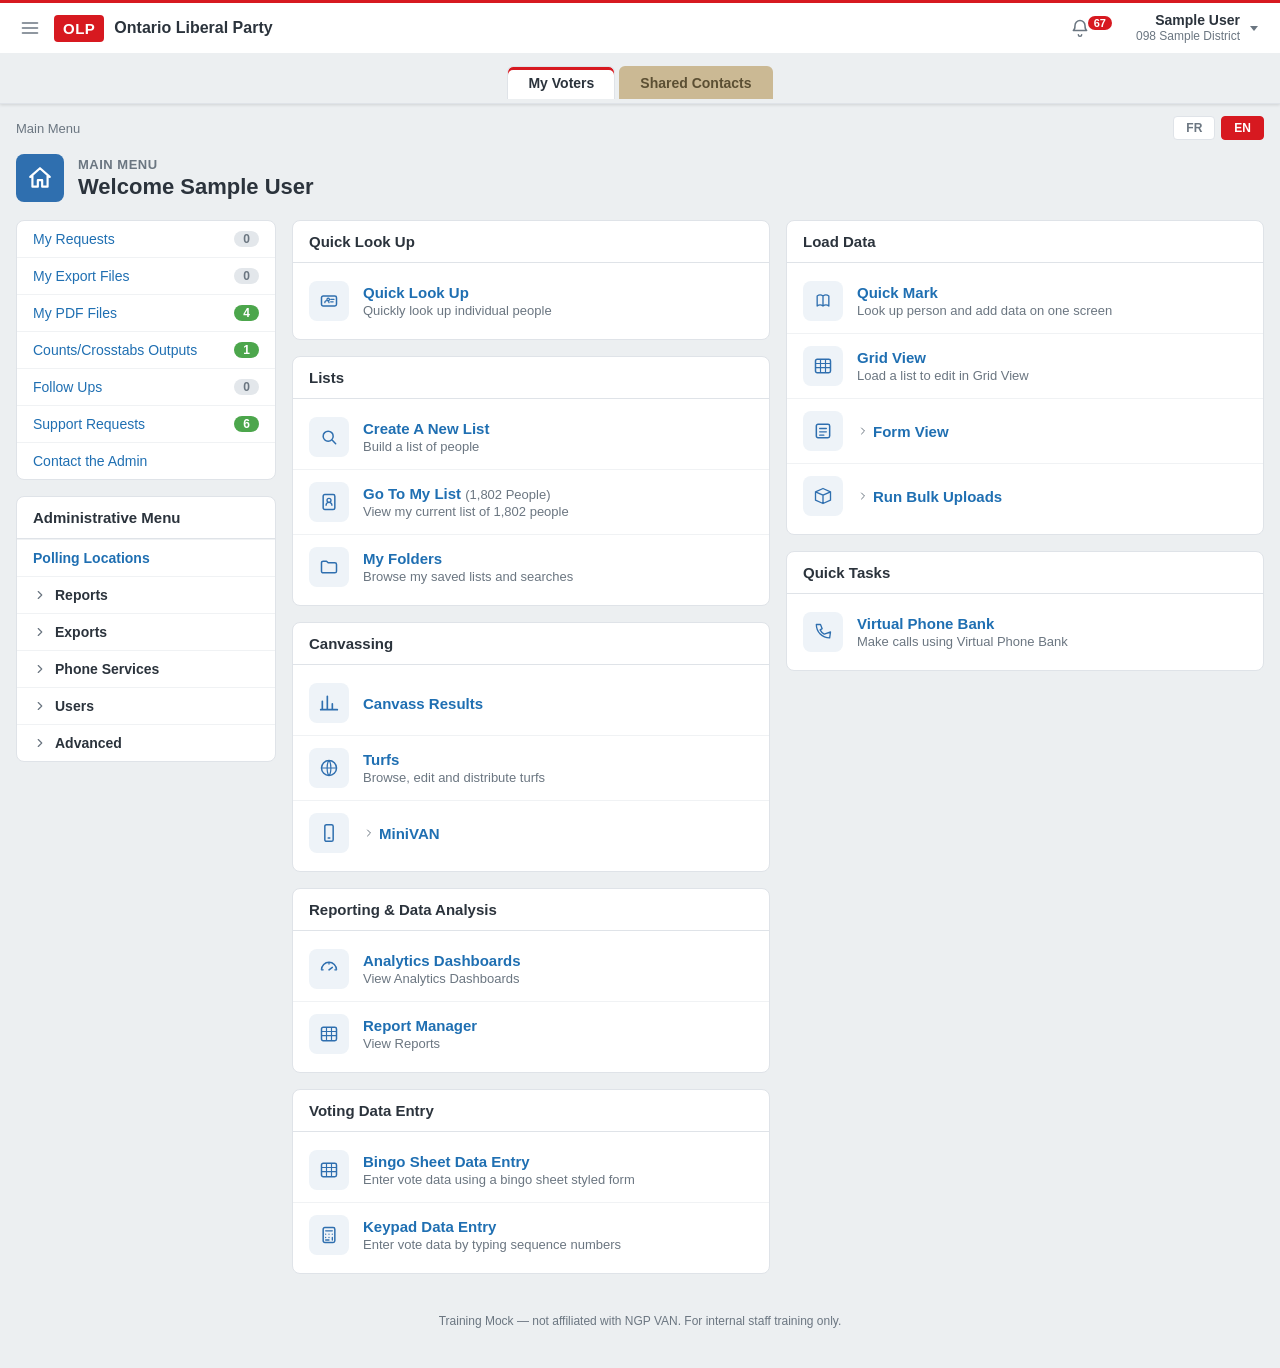
==== index.html @ 5f03079f "Add Main Menu training mock (clean-room Liberalist replica) Self-contained HTML/CSS/JS approximation" ====
<!DOCTYPE html>
<html lang="en">
<head>
    <meta charset="utf-8">
    <meta name="viewport" content="width=device-width, initial-scale=1">
    <title>Ontario Liberal Party - Main Menu (Training Mock)</title>
    <link rel="stylesheet" href="assets/css/liberalist.css">
</head>
<body class="grey-body">

<!-- =========================================================================
     ICON SPRITE
     A small inline SVG sprite stands in for the proprietary "glyphicons"
     icon font used by the real application. Add more <symbol>s as needed.
     ========================================================================= -->
<svg aria-hidden="true" style="position:absolute;width:0;height:0;overflow:hidden">
    <symbol id="i-menu" viewBox="0 0 24 24"><path d="M3 6h18M3 12h18M3 18h18" stroke="currentColor" stroke-width="2" fill="none" stroke-linecap="round"/></symbol>
    <symbol id="i-home" viewBox="0 0 24 24"><path d="M3 11l9-8 9 8M5 10v10h5v-6h4v6h5V10" stroke="currentColor" stroke-width="2" fill="none" stroke-linejoin="round" stroke-linecap="round"/></symbol>
    <symbol id="i-tree" viewBox="0 0 24 24"><path d="M12 3v4M5 21v-4a2 2 0 012-2h10a2 2 0 012 2v4M12 7v8M9 21h-4M19 21h-4M14 21h-4M9 5h6v2H9z" stroke="currentColor" stroke-width="1.8" fill="none" stroke-linecap="round" stroke-linejoin="round"/></symbol>
    <symbol id="i-people" viewBox="0 0 24 24"><circle cx="12" cy="7" r="3" stroke="currentColor" stroke-width="1.8" fill="none"/><path d="M6 21v-2a4 4 0 014-4h4a4 4 0 014 4v2" stroke="currentColor" stroke-width="1.8" fill="none" stroke-linecap="round"/></symbol>
    <symbol id="i-search" viewBox="0 0 24 24"><circle cx="11" cy="11" r="6" stroke="currentColor" stroke-width="1.8" fill="none"/><path d="M20 20l-4-4" stroke="currentColor" stroke-width="1.8" stroke-linecap="round"/></symbol>
    <symbol id="i-folder" viewBox="0 0 24 24"><path d="M3 7a2 2 0 012-2h4l2 2h8a2 2 0 012 2v8a2 2 0 01-2 2H5a2 2 0 01-2-2z" stroke="currentColor" stroke-width="1.8" fill="none" stroke-linejoin="round"/></symbol>
    <symbol id="i-address" viewBox="0 0 24 24"><rect x="5" y="3" width="14" height="18" rx="2" stroke="currentColor" stroke-width="1.8" fill="none"/><circle cx="12" cy="10" r="2.4" stroke="currentColor" stroke-width="1.6" fill="none"/><path d="M8.5 16a3.5 3.5 0 017 0" stroke="currentColor" stroke-width="1.6" fill="none" stroke-linecap="round"/></symbol>
    <symbol id="i-nameplate" viewBox="0 0 24 24"><rect x="3" y="6" width="18" height="12" rx="2" stroke="currentColor" stroke-width="1.8" fill="none"/><path d="M7 14a2.5 2.5 0 015 0M9.5 10.2a1.5 1.5 0 100-.1M14 10h4M14 13h3" stroke="currentColor" stroke-width="1.5" fill="none" stroke-linecap="round"/></symbol>
    <symbol id="i-listalt" viewBox="0 0 24 24"><rect x="4" y="4" width="16" height="16" rx="2" stroke="currentColor" stroke-width="1.8" fill="none"/><path d="M8 9h8M8 13h8M8 17h5" stroke="currentColor" stroke-width="1.6" stroke-linecap="round"/></symbol>
    <symbol id="i-table" viewBox="0 0 24 24"><rect x="3" y="4" width="18" height="16" rx="2" stroke="currentColor" stroke-width="1.8" fill="none"/><path d="M3 9h18M3 14h18M9 4v16M15 4v16" stroke="currentColor" stroke-width="1.4"/></symbol>
    <symbol id="i-book" viewBox="0 0 24 24"><path d="M12 6c-2-1.5-5-1.5-7 0v12c2-1.5 5-1.5 7 0 2-1.5 5-1.5 7 0V6c-2-1.5-5-1.5-7 0zM12 6v12" stroke="currentColor" stroke-width="1.6" fill="none" stroke-linejoin="round"/></symbol>
    <symbol id="i-charts" viewBox="0 0 24 24"><path d="M4 20V10M10 20V4M16 20v-7M22 20H2" stroke="currentColor" stroke-width="2" fill="none" stroke-linecap="round"/></symbol>
    <symbol id="i-globe" viewBox="0 0 24 24"><circle cx="12" cy="12" r="9" stroke="currentColor" stroke-width="1.8" fill="none"/><path d="M3 12h18M12 3c3 3 3 15 0 18M12 3c-3 3-3 15 0 18" stroke="currentColor" stroke-width="1.4" fill="none"/></symbol>
    <symbol id="i-phone" viewBox="0 0 24 24"><path d="M6 3h3l2 5-2.5 1.5a11 11 0 005 5L21 12l-1 7c-9 0-16-7-16-16z" stroke="currentColor" stroke-width="1.6" fill="none" stroke-linejoin="round"/></symbol>
    <symbol id="i-list" viewBox="0 0 24 24"><path d="M8 6h12M8 12h12M8 18h12M4 6h.01M4 12h.01M4 18h.01" stroke="currentColor" stroke-width="2" stroke-linecap="round"/></symbol>
    <symbol id="i-pie" viewBox="0 0 24 24"><path d="M12 3v9h9a9 9 0 10-9-9z" stroke="currentColor" stroke-width="1.8" fill="none" stroke-linejoin="round"/><path d="M21 12a9 9 0 11-9-9" stroke="currentColor" stroke-width="1.8" fill="none"/></symbol>
    <symbol id="i-user" viewBox="0 0 24 24"><circle cx="12" cy="8" r="4" stroke="currentColor" stroke-width="1.8" fill="none"/><path d="M4 21a8 8 0 0116 0" stroke="currentColor" stroke-width="1.8" fill="none" stroke-linecap="round"/></symbol>
    <symbol id="i-bell" viewBox="0 0 24 24"><path d="M6 9a6 6 0 0112 0c0 5 2 6 2 6H4s2-1 2-6M10 20a2 2 0 004 0" stroke="currentColor" stroke-width="1.8" fill="none" stroke-linecap="round" stroke-linejoin="round"/></symbol>
    <symbol id="i-chevron-down" viewBox="0 0 24 24"><path d="M6 9l6 6 6-6" stroke="currentColor" stroke-width="2" fill="none" stroke-linecap="round" stroke-linejoin="round"/></symbol>
    <symbol id="i-chevron-right" viewBox="0 0 24 24"><path d="M9 6l6 6-6 6" stroke="currentColor" stroke-width="2" fill="none" stroke-linecap="round" stroke-linejoin="round"/></symbol>
    <symbol id="i-life" viewBox="0 0 24 24"><circle cx="12" cy="12" r="9" stroke="currentColor" stroke-width="1.8" fill="none"/><circle cx="12" cy="12" r="3.5" stroke="currentColor" stroke-width="1.8" fill="none"/><path d="M5 5l4 4M19 5l-4 4M5 19l4-4M19 19l-4-4" stroke="currentColor" stroke-width="1.6"/></symbol>
    <symbol id="i-chat" viewBox="0 0 24 24"><path d="M4 5h16v11H9l-5 4z" stroke="currentColor" stroke-width="1.8" fill="none" stroke-linejoin="round"/></symbol>
    <symbol id="i-calc" viewBox="0 0 24 24"><rect x="5" y="3" width="14" height="18" rx="2" stroke="currentColor" stroke-width="1.8" fill="none"/><path d="M8 7h8M8 11h.01M12 11h.01M16 11h.01M8 15h.01M12 15h.01M16 15v3M8 18h4" stroke="currentColor" stroke-width="1.6" stroke-linecap="round"/></symbol>
    <symbol id="i-dashboard" viewBox="0 0 24 24"><path d="M3 13a9 9 0 0118 0" stroke="currentColor" stroke-width="1.8" fill="none"/><path d="M12 13l4-3" stroke="currentColor" stroke-width="1.8" stroke-linecap="round"/><path d="M3 13h2M19 13h2M12 4v2" stroke="currentColor" stroke-width="1.6" stroke-linecap="round"/></symbol>
    <symbol id="i-cargo" viewBox="0 0 24 24"><path d="M3 7l9-4 9 4-9 4-9-4zM3 7v10l9 4 9-4V7M12 11v10" stroke="currentColor" stroke-width="1.6" fill="none" stroke-linejoin="round"/></symbol>
    <symbol id="i-iphone" viewBox="0 0 24 24"><rect x="7" y="2" width="10" height="20" rx="2" stroke="currentColor" stroke-width="1.8" fill="none"/><path d="M11 18h2" stroke="currentColor" stroke-width="1.8" stroke-linecap="round"/></symbol>
</svg>

<div id="wrapper" class="app-wrapper">

    <!-- ============================ TOP APP HEADER ======================== -->
    <header class="app-header">
        <div class="app-nav-header">
            <div class="app-nav-container">
                <button class="sidebar-toggle" id="sidebar-toggle-button" title="Expand Sidebar Menu" aria-label="Toggle menu">
                    <svg class="icon"><use href="#i-menu"></use></svg>
                </button>

                <div class="app-branding">
                    <a href="index.html" class="app-title">
                        <span class="logo-mark">OLP</span>
                        <span class="logo-text">Ontario Liberal Party</span>
                    </a>
                </div>

                <ul class="app-user-controls">
                    <li class="dropdown" id="notifications-wrapper">
                        <a href="#" class="dropdown-toggle" data-toggle="notif" title="Notifications">
                            <svg class="icon"><use href="#i-bell"></use></svg>
                            <span class="badge badge-red-pip">67</span>
                        </a>
                        <ul class="dropdown-menu dropdown-notifications" id="notif-menu">
                            <li class="dashlight-item">
                                <span class="page-title-sub">PDF</span>
                                <p><strong>Poll 4</strong> has completed generating. <a href="#">Download File</a></p>
                                <small class="time-ago">Jun 16 - 3:13 pm</small>
                            </li>
                            <li class="dashlight-item">
                                <span class="page-title-sub">PDF</span>
                                <p><strong>Lit Drop</strong> has completed generating. <a href="#">Download File</a></p>
                                <small class="time-ago">Jun 14 - 3:52 pm</small>
                            </li>
                            <li class="dashlight-item">
                                <span class="page-title-sub">PDF</span>
                                <p><strong>My List</strong> has completed generating. <a href="#">Download File</a></p>
                                <small class="time-ago">Jun 13 - 9:01 am</small>
                            </li>
                            <li class="dashlight-bottom">
                                <a href="#">View 62 more&hellip;</a>
                                <small class="dismiss-all"><a href="#">Dismiss All</a></small>
                            </li>
                        </ul>
                    </li>

                    <li class="dropdown dropdown-user">
                        <a href="#" class="dropdown-toggle" data-toggle="user">
                            <div class="username-info">
                                <div class="username">Sample User</div>
                                <div class="sub-info">098 Sample District</div>
                            </div>
                            <span class="nub"></span>
                        </a>
                        <ul class="dropdown-menu dropdown-menu-right" id="user-menu">
                            <li class="dropdown-header">
                                <div class="profile-name">sampleuser1</div>
                                <div class="sub-info">098 Sample District</div>
                                <a class="switch-context" href="#">Switch</a>
                            </li>
                            <li><a href="#">Manage Profile</a></li>
                            <li><a href="#">Email Preferences</a></li>
                            <li class="divider"></li>
                            <li><a href="#">VAN Help Center</a></li>
                            <li><a href="#">Submit Support Request</a></li>
                            <li><a href="#">Keyboard Shortcuts</a></li>
                            <li><a href="#">Log Out</a></li>
                        </ul>
                    </li>
                </ul>
            </div>
        </div>

        <div class="app-nav">
            <div class="app-nav-container">
                <ul class="nav nav-tabs">
                    <li class="tab grey active"><a href="index.html">My Voters</a></li>
                    <li class="tab tan"><a href="#">Shared Contacts</a></li>
                </ul>
            </div>
        </div>
    </header>

    <!-- ============================ SLIDE-OUT SIDEBAR ===================== -->
    <nav id="sidebarNavigation" class="sidebar">
        <div id="sidebarHeader">
            <div class="input-control">
                <svg class="icon search-icon"><use href="#i-search"></use></svg>
                <input type="search" id="sidebar-search-input" placeholder="Search for a page" autocomplete="off">
            </div>
        </div>
        <div id="sidebarContent">

            <div class="page-group">
                <div class="page-group-accordion">
                    <a class="page active" href="index.html"><svg class="page-icon"><use href="#i-home"></use></svg><span>Home</span></a>
                    <a class="page active" href="index.html"><svg class="page-icon"><use href="#i-tree"></use></svg><span>Main Menu</span></a>
                    <a class="page" href="#"><svg class="page-icon"><use href="#i-people"></use></svg><span>Voter Contact</span></a>
                </div>
            </div>

            <div class="page-group">
                <a class="page-group-toggle" href="#"><svg class="page-group-chevron"><use href="#i-chevron-down"></use></svg><span class="page-group-name">PEOPLE</span></a>
                <div class="page-group-accordion">
                    <a class="page" href="#"><svg class="page-icon"><use href="#i-search"></use></svg><span>Create a List</span></a>
                    <a class="page" href="#"><svg class="page-icon"><use href="#i-folder"></use></svg><span>My Folders</span></a>
                    <a class="page" href="#"><svg class="page-icon"><use href="#i-address"></use></svg><span>My List (1,802 People)</span></a>
                    <a class="page" href="#"><svg class="page-icon"><use href="#i-nameplate"></use></svg><span>Quick Look Up</span></a>
                </div>
            </div>

            <div class="page-group">
                <a class="page-group-toggle" href="#"><svg class="page-group-chevron"><use href="#i-chevron-down"></use></svg><span class="page-group-name">DATA ENTRY</span></a>
                <div class="page-group-accordion">
                    <a class="page" href="#"><svg class="page-icon"><use href="#i-listalt"></use></svg><span>Form View</span></a>
                    <a class="page" href="#"><svg class="page-icon"><use href="#i-table"></use></svg><span>Grid View</span></a>
                    <a class="page" href="#"><svg class="page-icon"><use href="#i-book"></use></svg><span>Quick Mark</span></a>
                </div>
            </div>

            <div class="page-group">
                <a class="page-group-toggle" href="#"><svg class="page-group-chevron"><use href="#i-chevron-down"></use></svg><span class="page-group-name">ORGANIZING</span></a>
                <div class="page-group-accordion">
                    <a class="page" href="#"><svg class="page-icon"><use href="#i-charts"></use></svg><span>Canvass Results</span></a>
                    <a class="page" href="#"><svg class="page-icon"><use href="#i-globe"></use></svg><span>My Turfs</span></a>
                    <a class="page" href="#"><svg class="page-icon"><use href="#i-phone"></use></svg><span>Virtual Phone Bank</span></a>
                    <a class="page" href="#"><svg class="page-icon"><use href="#i-list"></use></svg><span>Virtual Phone Bank List</span></a>
                </div>
            </div>

            <div class="page-group">
                <a class="page-group-toggle" href="#"><svg class="page-group-chevron"><use href="#i-chevron-down"></use></svg><span class="page-group-name">REPORTING</span></a>
                <div class="page-group-accordion">
                    <a class="page" href="#"><svg class="page-icon"><use href="#i-pie"></use></svg><span>Counts and Crosstabs</span></a>
                    <a class="page" href="#"><svg class="page-icon"><use href="#i-charts"></use></svg><span>Report Manager</span></a>
                </div>
            </div>

            <div class="page-group">
                <a class="page-group-toggle" href="#"><svg class="page-group-chevron"><use href="#i-chevron-down"></use></svg><span class="page-group-name">HELP &amp; SUPPORT</span></a>
                <div class="page-group-accordion">
                    <a class="page" href="#"><svg class="page-icon"><use href="#i-chat"></use></svg><span>Send Product Feedback</span></a>
                    <a class="page" href="#"><svg class="page-icon"><use href="#i-life"></use></svg><span>VAN Help Center</span></a>
                </div>
            </div>

            <div class="page-group">
                <a class="page-group-toggle" href="#"><svg class="page-group-chevron"><use href="#i-chevron-down"></use></svg><span class="page-group-name">ADMIN</span></a>
                <div class="page-group-accordion">
                    <a class="page" href="#"><svg class="page-icon"><use href="#i-user"></use></svg><span>Users</span></a>
                </div>
            </div>

        </div>
    </nav>
    <div id="sidebarOverlay"></div>

    <!-- ============================ MAIN CONTENT ========================== -->
    <div id="content" class="app-content">
        <div class="app-content-inner">

            <nav id="sub-nav">
                <ol class="breadcrumbs"><li>Main Menu</li></ol>
                <ul class="menu-icons">
                    <li><a class="btn-toggle" href="#">FR</a></li>
                    <li><a class="btn-toggle selected" href="#">EN</a></li>
                </ul>
            </nav>

            <div class="van-header">
                <div class="page-title-container">
                    <div class="page-title-icon">
                        <div class="square blue9"><svg class="icon"><use href="#i-home"></use></svg></div>
                    </div>
                    <div class="page-title-group">
                        <h3 class="page-title-sub">Main Menu</h3>
                        <h5 class="page-title">Welcome Sample User</h5>
                    </div>
                </div>
            </div>

            <div class="row-main-menu">

                <!-- ----------------------- LEFT COLUMN ----------------------- -->
                <div class="col-left">
                    <div class="panel sidebar-panel">
                        <div class="SideBarContent"><a class="SideBarLink" href="#">My Requests</a><span class="badge">0</span></div>
                        <div class="SideBarContent"><a class="SideBarLink" href="#">My Export Files</a><span class="badge">0</span></div>
                        <div class="SideBarContent"><a class="SideBarLink" href="#">My PDF Files</a><span class="badge van-new">4</span></div>
                        <div class="SideBarContent"><a class="SideBarLink" href="#">Counts/Crosstabs Outputs</a><span class="badge van-new">1</span></div>
                        <div class="SideBarContent"><a class="SideBarLink" href="#">Follow Ups</a><span class="badge">0</span></div>
                        <div class="SideBarContent"><a class="SideBarLink" href="#">Support Requests</a><span class="badge van-new">6</span></div>
                        <div class="SideBarContent"><a class="SideBarLink" href="#">Contact the Admin</a></div>
                    </div>

                    <div class="panel admin-panel">
                        <header class="panel-header"><h2 class="panel-title">Administrative Menu</h2></header>
                        <div class="SideBarCellHeader"><a class="SideBarLink" href="#">Polling Locations</a></div>
                        <div class="admin-accordion">
                            <div class="acc-header"><svg class="chev"><use href="#i-chevron-right"></use></svg>Reports</div>
                            <div class="acc-body">
                                <a class="SideBarLink" href="#">Report Formats</a>
                                <a class="SideBarLink" href="#">Report Subformats</a>
                            </div>
                            <div class="acc-header"><svg class="chev"><use href="#i-chevron-right"></use></svg>Exports</div>
                            <div class="acc-body">
                                <a class="SideBarLink" href="#">Export Formats</a>
                            </div>
                            <div class="acc-header"><svg class="chev"><use href="#i-chevron-right"></use></svg>Phone Services</div>
                            <div class="acc-body">
                                <a class="SideBarLink" href="#">Virtual Phone Bank</a>
                            </div>
                            <div class="acc-header"><svg class="chev"><use href="#i-chevron-right"></use></svg>Users</div>
                            <div class="acc-body">
                                <a class="SideBarLink" href="#">Users</a>
                                <a class="SideBarLink" href="#">User Groups</a>
                            </div>
                            <div class="acc-header"><svg class="chev"><use href="#i-chevron-right"></use></svg>Advanced</div>
                            <div class="acc-body"></div>
                        </div>
                    </div>
                </div>

                <!-- ----------------------- CENTER COLUMN --------------------- -->
                <div class="col-center">

                    <div class="panel panel-menu">
                        <div class="panel-header"><h2 class="panel-title">Quick Look Up</h2></div>
                        <div class="panel-content">
                            <div class="menu-item">
                                <a class="menu-icon" href="#"><svg class="icon"><use href="#i-nameplate"></use></svg></a>
                                <div class="menu-body">
                                    <a class="menu-link" href="#">Quick Look Up</a>
                                    <p class="menu-sub">Quickly look up individual people</p>
                                </div>
                            </div>
                        </div>
                    </div>

                    <div class="panel panel-menu">
                        <div class="panel-header"><h2 class="panel-title">Lists</h2></div>
                        <div class="panel-content">
                            <div class="menu-item">
                                <a class="menu-icon" href="#"><svg class="icon"><use href="#i-search"></use></svg></a>
                                <div class="menu-body">
                                    <a class="menu-link" href="#">Create A New List</a>
                                    <p class="menu-sub">Build a list of people</p>
                                </div>
                            </div>
                            <div class="menu-item">
                                <a class="menu-icon" href="#"><svg class="icon"><use href="#i-address"></use></svg></a>
                                <div class="menu-body">
                                    <a class="menu-link" href="#">Go To My List <span class="helptext">(1,802 People)</span></a>
                                    <p class="menu-sub">View my current list of 1,802 people</p>
                                </div>
                            </div>
                            <div class="menu-item">
                                <a class="menu-icon" href="#"><svg class="icon"><use href="#i-folder"></use></svg></a>
                                <div class="menu-body">
                                    <a class="menu-link" href="#">My Folders</a>
                                    <p class="menu-sub">Browse my saved lists and searches</p>
                                </div>
                            </div>
                        </div>
                    </div>

                    <div class="panel panel-menu">
                        <div class="panel-header"><h2 class="panel-title">Canvassing</h2></div>
                        <div class="panel-content">
                            <div class="menu-item">
                                <a class="menu-icon" href="#"><svg class="icon"><use href="#i-charts"></use></svg></a>
                                <div class="menu-body">
                                    <a class="menu-link" href="#">Canvass Results</a>
                                </div>
                            </div>
                            <div class="menu-item">
                                <a class="menu-icon" href="#"><svg class="icon"><use href="#i-globe"></use></svg></a>
                                <div class="menu-body">
                                    <a class="menu-link" href="#">Turfs</a>
                                    <p class="menu-sub">Browse, edit and distribute turfs</p>
                                </div>
                            </div>
                            <div class="menu-item">
                                <a class="menu-icon" href="#"><svg class="icon"><use href="#i-iphone"></use></svg></a>
                                <div class="menu-body">
                                    <a class="menu-link" href="#"><svg class="chev-inline"><use href="#i-chevron-right"></use></svg>MiniVAN</a>
                                </div>
                            </div>
                        </div>
                    </div>

                    <div class="panel panel-menu">
                        <div class="panel-header"><h2 class="panel-title">Reporting &amp; Data Analysis</h2></div>
                        <div class="panel-content">
                            <div class="menu-item">
                                <a class="menu-icon" href="#"><svg class="icon"><use href="#i-dashboard"></use></svg></a>
                                <div class="menu-body">
                                    <a class="menu-link" href="#">Analytics Dashboards</a>
                                    <p class="menu-sub">View Analytics Dashboards</p>
                                </div>
                            </div>
                            <div class="menu-item">
                                <a class="menu-icon" href="#"><svg class="icon"><use href="#i-table"></use></svg></a>
                                <div class="menu-body">
                                    <a class="menu-link" href="#">Report Manager</a>
                                    <p class="menu-sub">View Reports</p>
                                </div>
                            </div>
                        </div>
                    </div>

                    <div class="panel panel-menu">
                        <div class="panel-header"><h2 class="panel-title">Voting Data Entry</h2></div>
                        <div class="panel-content">
                            <div class="menu-item">
                                <a class="menu-icon" href="#"><svg class="icon"><use href="#i-table"></use></svg></a>
                                <div class="menu-body">
                                    <a class="menu-link" href="#">Bingo Sheet Data Entry</a>
                                    <p class="menu-sub">Enter vote data using a bingo sheet styled form</p>
                                </div>
                            </div>
                            <div class="menu-item">
                                <a class="menu-icon" href="#"><svg class="icon"><use href="#i-calc"></use></svg></a>
                                <div class="menu-body">
                                    <a class="menu-link" href="#">Keypad Data Entry</a>
                                    <p class="menu-sub">Enter vote data by typing sequence numbers</p>
                                </div>
                            </div>
                        </div>
                    </div>

                </div>

                <!-- ----------------------- RIGHT COLUMN ---------------------- -->
                <div class="col-right">
                    <div class="panel panel-menu">
                        <div class="panel-header"><h2 class="panel-title">Load Data</h2></div>
                        <div class="panel-content">
                            <div class="menu-item">
                                <a class="menu-icon" href="#"><svg class="icon"><use href="#i-book"></use></svg></a>
                                <div class="menu-body">
                                    <a class="menu-link" href="#">Quick Mark</a>
                                    <p class="menu-sub">Look up person and add data on one screen</p>
                                </div>
                            </div>
                            <div class="menu-item">
                                <a class="menu-icon" href="#"><svg class="icon"><use href="#i-table"></use></svg></a>
                                <div class="menu-body">
                                    <a class="menu-link" href="#">Grid View</a>
                                    <p class="menu-sub">Load a list to edit in Grid View</p>
                                </div>
                            </div>
                            <div class="menu-item">
                                <a class="menu-icon" href="#"><svg class="icon"><use href="#i-listalt"></use></svg></a>
                                <div class="menu-body">
                                    <a class="menu-link" href="#"><svg class="chev-inline"><use href="#i-chevron-right"></use></svg>Form View</a>
                                </div>
                            </div>
                            <div class="menu-item">
                                <a class="menu-icon" href="#"><svg class="icon"><use href="#i-cargo"></use></svg></a>
                                <div class="menu-body">
                                    <a class="menu-link" href="#"><svg class="chev-inline"><use href="#i-chevron-right"></use></svg>Run Bulk Uploads</a>
                                </div>
                            </div>
                        </div>
                    </div>

                    <div class="panel panel-menu">
                        <div class="panel-header"><h2 class="panel-title">Quick Tasks</h2></div>
                        <div class="panel-content">
                            <div class="menu-item">
                                <a class="menu-icon" href="#"><svg class="icon"><use href="#i-phone"></use></svg></a>
                                <div class="menu-body">
                                    <a class="menu-link" href="#">Virtual Phone Bank</a>
                                    <p class="menu-sub">Make calls using Virtual Phone Bank</p>
                                </div>
                            </div>
                        </div>
                    </div>
                </div>

            </div>

            <footer id="copyright">
                <span>Training Mock &mdash; not affiliated with NGP VAN. For internal staff training only.</span>
            </footer>

        </div>
    </div>

</div><!-- /#wrapper -->

<script src="assets/js/liberalist.js"></script>
</body>
</html>
---- assets/css/liberalist.css ----
/* ==========================================================================
   Liberalist Training Mock — stylesheet
   A clean-room approximation of the VAN / Liberalist "Main Menu" chrome.
   No proprietary assets are used; colors and spacing are approximated.
   ========================================================================== */

:root {
    --olp-red:        #d71920;   /* Liberal red — branding accent           */
    --olp-red-dark:   #b3141a;
    --header-bg:      #ffffff;
    --tab-active:     #f4f5f7;   /* "grey" active tab                       */
    --tab-tan:        #cbb994;   /* "tan" Shared Contacts tab               */
    --tab-tan-text:   #5b4f33;
    --body-bg:        #eceff1;   /* "Grey-body"                             */
    --panel-bg:       #ffffff;
    --border:         #dfe3e8;
    --text:           #2b333c;
    --text-muted:     #6b7681;
    --link:           #1f6fb2;
    --blue9:          #2f6faf;   /* page-title icon square                   */
    --sidebar-bg:     #2e3b4e;   /* dark slide-out sidebar                   */
    --sidebar-hover:  #3a4a61;
    --sidebar-text:   #c7d0db;
    --new-green:      #4ca64c;
    --header-h:       50px;
    --tabs-h:         42px;
}

* { box-sizing: border-box; }

html, body {
    margin: 0;
    padding: 0;
    font-family: "Segoe UI", Roboto, Helvetica, Arial, sans-serif;
    font-size: 14px;
    color: var(--text);
    background: var(--body-bg);
}

a { color: var(--link); text-decoration: none; }
a:hover { text-decoration: underline; }

.icon { width: 20px; height: 20px; display: inline-block; vertical-align: middle; }

/* ============================ TOP APP HEADER ============================= */
.app-header {
    position: fixed;
    top: 0; left: 0; right: 0;
    z-index: 1000;
    background: var(--header-bg);
    box-shadow: 0 1px 3px rgba(0,0,0,.12);
}
.app-nav-header { border-top: 3px solid var(--olp-red); }
.app-nav-container {
    display: flex;
    align-items: center;
    height: var(--header-h);
    padding: 0 12px;
    max-width: 1400px;
    margin: 0 auto;
}

.sidebar-toggle {
    background: none; border: none; cursor: pointer;
    color: var(--text-muted);
    padding: 8px; margin-right: 6px; border-radius: 4px;
    display: flex; align-items: center;
}
.sidebar-toggle:hover { background: #eef1f4; color: var(--text); }

.app-branding .app-title {
    display: flex; align-items: center; gap: 10px;
    color: var(--text); text-decoration: none;
}
.logo-mark {
    background: var(--olp-red); color: #fff;
    font-weight: 700; letter-spacing: .5px;
    padding: 5px 9px; border-radius: 4px; font-size: 15px;
}
.logo-text { font-weight: 600; font-size: 16px; }

.app-user-controls {
    list-style: none; margin: 0 0 0 auto; padding: 0;
    display: flex; align-items: center; gap: 4px;
}

/* dropdowns (notifications + user) */
.dropdown { position: relative; }
.dropdown-toggle {
    display: flex; align-items: center; gap: 8px;
    padding: 6px 10px; border-radius: 4px; color: var(--text-muted);
    cursor: pointer;
}
.dropdown-toggle:hover { background: #eef1f4; text-decoration: none; }

.badge-red-pip {
    background: var(--olp-red); color: #fff;
    font-size: 11px; font-weight: 700;
    border-radius: 10px; padding: 1px 6px;
    margin-left: -10px; margin-top: -10px;
}

.username-info { text-align: right; line-height: 1.2; }
.username { font-weight: 600; color: var(--text); }
.sub-info { font-size: 12px; color: var(--text-muted); }
.nub {
    width: 0; height: 0; margin-left: 2px;
    border-left: 4px solid transparent; border-right: 4px solid transparent;
    border-top: 5px solid var(--text-muted);
}

.dropdown-menu {
    display: none; position: absolute; right: 0; top: calc(100% + 6px);
    background: #fff; min-width: 240px;
    border: 1px solid var(--border); border-radius: 6px;
    box-shadow: 0 6px 24px rgba(0,0,0,.16);
    list-style: none; margin: 0; padding: 6px 0; z-index: 1100;
}
.dropdown-menu.open { display: block; }
.dropdown-menu > li > a { display: block; padding: 8px 16px; color: var(--text); }
.dropdown-menu > li > a:hover { background: #f3f5f7; text-decoration: none; }
.dropdown-menu .divider { height: 1px; background: var(--border); margin: 6px 0; }
.dropdown-header { padding: 10px 16px; border-bottom: 1px solid var(--border); position: relative; }
.dropdown-header .profile-name { font-weight: 700; }
.switch-context {
    position: absolute; right: 16px; top: 12px; font-size: 12px;
    background: #eef1f4; padding: 2px 10px; border-radius: 12px;
}

.dropdown-notifications { min-width: 320px; padding: 0; }
.dashlight-item { padding: 12px 16px; border-bottom: 1px solid var(--border); }
.dashlight-item .page-title-sub {
    display: inline-block; font-size: 11px; font-weight: 700;
    text-transform: uppercase; color: var(--text-muted);
    letter-spacing: .5px; margin-bottom: 4px;
}
.dashlight-item p { margin: 0 0 4px; }
.time-ago { color: var(--text-muted); font-size: 12px; }
.dashlight-bottom { display: flex; justify-content: space-between; padding: 10px 16px; }

/* tabs row */
.app-nav { background: var(--body-bg); border-bottom: 1px solid var(--border); }
.nav-tabs {
    list-style: none; margin: 0 auto; padding: 0 12px;
    display: flex; gap: 4px; height: var(--tabs-h); align-items: flex-end;
    max-width: 1400px;
}
.nav-tabs .tab a {
    display: block; padding: 8px 20px; border-radius: 6px 6px 0 0;
    color: var(--text); font-weight: 600; text-decoration: none;
    border: 1px solid var(--border); border-bottom: none;
}
.nav-tabs .tab.tan a { background: var(--tab-tan); color: var(--tab-tan-text); border-color: transparent; }
.nav-tabs .tab.active a { background: var(--panel-bg); }
.nav-tabs .tab.grey.active a { box-shadow: inset 0 3px 0 var(--olp-red); }

/* ============================ SLIDE-OUT SIDEBAR ========================= */
.sidebar {
    position: fixed; top: 0; left: 0; bottom: 0;
    width: 280px; background: var(--sidebar-bg);
    z-index: 1300; transform: translateX(-100%);
    transition: transform .2s ease; overflow-y: auto;
    padding-top: 10px;
}
body.sidebar-open .sidebar { transform: translateX(0); }
#sidebarOverlay {
    display: none; position: fixed; inset: 0;
    background: rgba(0,0,0,.4); z-index: 1200;
}
body.sidebar-open #sidebarOverlay { display: block; }

#sidebarHeader { padding: 8px 14px 12px; }
.input-control { position: relative; }
.search-icon {
    position: absolute; left: 10px; top: 50%; transform: translateY(-50%);
    color: #8b97a6; width: 16px; height: 16px;
}
#sidebar-search-input {
    width: 100%; padding: 8px 10px 8px 34px;
    border-radius: 4px; border: 1px solid #46556b;
    background: #25303f; color: #fff; font-size: 13px;
}
#sidebar-search-input::placeholder { color: #8b97a6; }

.page-group { border-bottom: 1px solid rgba(255,255,255,.06); padding: 4px 0; }
.page-group-toggle {
    display: flex; align-items: center; gap: 8px;
    padding: 8px 14px; color: #8b97a6; font-size: 12px;
    font-weight: 700; letter-spacing: .6px; cursor: pointer;
}
.page-group-toggle:hover { text-decoration: none; color: #c7d0db; }
.page-group-chevron { width: 14px; height: 14px; transition: transform .15s; }
.page-group.collapsed .page-group-chevron { transform: rotate(-90deg); }
.page-group.collapsed .page-group-accordion { display: none; }

.page {
    display: flex; align-items: center; gap: 12px;
    padding: 9px 16px; color: var(--sidebar-text); text-decoration: none;
}
.page:hover { background: var(--sidebar-hover); text-decoration: none; color: #fff; }
.page.active { background: var(--sidebar-hover); color: #fff; box-shadow: inset 3px 0 0 var(--olp-red); }
.page-icon { width: 18px; height: 18px; flex: none; color: #9aa6b5; }
.page:hover .page-icon, .page.active .page-icon { color: #fff; }

/* ============================ MAIN CONTENT ============================== */
.app-content { padding-top: calc(var(--header-h) + var(--tabs-h) + 16px); }
.app-content-inner { max-width: 1400px; margin: 0 auto; padding: 0 16px 40px; }

#sub-nav {
    display: flex; align-items: center; justify-content: space-between;
    padding: 8px 0;
}
.breadcrumbs { list-style: none; margin: 0; padding: 0; color: var(--text-muted); font-size: 13px; }
.menu-icons { list-style: none; display: flex; gap: 6px; margin: 0; padding: 0; }
.btn-toggle {
    display: inline-block; padding: 4px 12px; font-size: 12px; font-weight: 700;
    border: 1px solid var(--border); border-radius: 4px;
    background: #fff; color: var(--text-muted);
}
.btn-toggle.selected { background: var(--olp-red); color: #fff; border-color: var(--olp-red); }

.van-header { margin: 6px 0 18px; }
.page-title-container { display: flex; align-items: center; gap: 14px; }
.square {
    width: 48px; height: 48px; border-radius: 8px;
    display: flex; align-items: center; justify-content: center; color: #fff;
}
.square.blue9 { background: var(--blue9); }
.square .icon { width: 26px; height: 26px; }
.page-title-sub { margin: 0; font-size: 13px; text-transform: uppercase; letter-spacing: .5px; color: var(--text-muted); font-weight: 700; }
.page-title { margin: 2px 0 0; font-size: 22px; font-weight: 600; }

/* three-column layout */
.row-main-menu {
    display: grid;
    grid-template-columns: 260px 1fr 1fr;
    gap: 16px;
    align-items: start;
}
@media (max-width: 1000px) { .row-main-menu { grid-template-columns: 1fr; } }

/* panels */
.panel {
    background: var(--panel-bg);
    border: 1px solid var(--border);
    border-radius: 8px;
    margin-bottom: 16px;
    overflow: hidden;
}
.panel-header { padding: 12px 16px; border-bottom: 1px solid var(--border); }
.panel-title { margin: 0; font-size: 15px; font-weight: 700; }
.panel-content { padding: 6px 0; }

/* menu item rows (center/right columns) */
.menu-item {
    display: flex; align-items: center; gap: 14px;
    padding: 12px 16px; border-top: 1px solid #f0f2f4;
}
.menu-item:first-child { border-top: none; }
.menu-item:hover { background: #f7f9fb; }
.menu-icon {
    flex: none; width: 40px; height: 40px; border-radius: 8px;
    background: #eef3f8; color: var(--blue9);
    display: flex; align-items: center; justify-content: center;
}
.menu-icon:hover { background: #e2ebf4; text-decoration: none; }
.menu-body { min-width: 0; }
.menu-link { font-weight: 600; font-size: 15px; }
.menu-sub { margin: 2px 0 0; color: var(--text-muted); font-size: 13px; }
.helptext { font-weight: 400; color: var(--text-muted); font-size: 13px; }
.chev-inline { width: 12px; height: 12px; margin-right: 4px; color: var(--text-muted); }

/* left column panels */
.sidebar-panel .SideBarContent,
.admin-panel .SideBarCellHeader {
    display: flex; align-items: center; justify-content: space-between;
    padding: 10px 16px; border-top: 1px solid #f0f2f4;
}
.sidebar-panel .SideBarContent:first-child { border-top: none; }
.sidebar-panel .badge, .admin-panel .badge {
    background: #e3e7eb; color: var(--text-muted);
    border-radius: 10px; padding: 1px 9px; font-size: 12px; font-weight: 700;
}
.sidebar-panel .badge.van-new, .admin-panel .badge.van-new {
    background: var(--new-green); color: #fff;
}
.admin-panel .SideBarCellHeader { font-weight: 600; }

.admin-accordion .acc-header {
    display: flex; align-items: center; gap: 8px;
    padding: 10px 16px; border-top: 1px solid #f0f2f4;
    cursor: pointer; font-weight: 600; color: var(--text);
}
.admin-accordion .acc-header:hover { background: #f7f9fb; }
.admin-accordion .chev { width: 14px; height: 14px; color: var(--text-muted); transition: transform .15s; }
.admin-accordion .acc-header.open .chev { transform: rotate(90deg); }
.admin-accordion .acc-body { display: none; padding: 4px 0 8px 38px; }
.admin-accordion .acc-header.open + .acc-body { display: block; }
.admin-accordion .acc-body .SideBarLink { display: block; padding: 6px 16px 6px 0; }

#copyright { margin-top: 24px; color: var(--text-muted); font-size: 12px; text-align: center; }
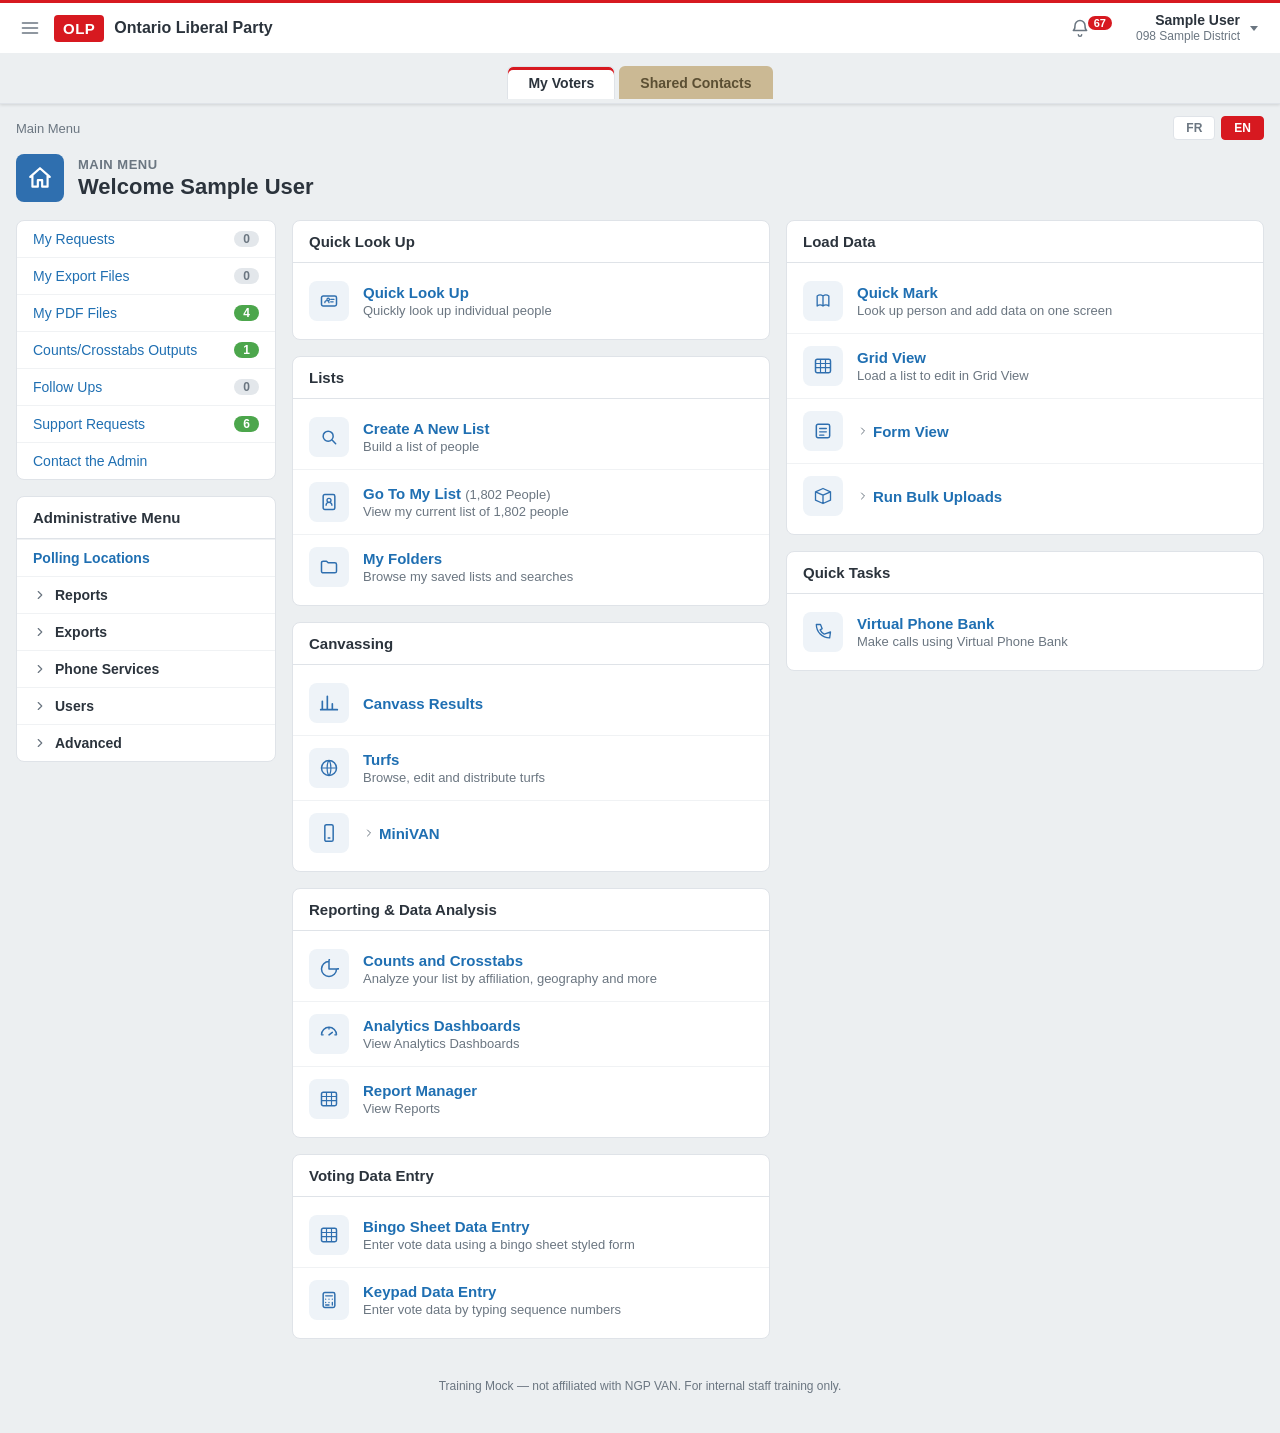
==== commit cb5e586d: "Add Counts & Crosstabs, Virtual Phone Bank, and Cut Turf (guide-driven) Build the three downstream t" ====
--- a/index.html
+++ b/index.html
@@ -118,8 +118,8 @@
         <div class="app-nav">
             <div class="app-nav-container">
                 <ul class="nav nav-tabs">
-                    <li class="tab grey active"><a href="index.html">My Voters</a></li>
-                    <li class="tab tan"><a href="#">Shared Contacts</a></li>
+                    <li class="tab grey active" data-side="voterfile"><a href="#">My Voters</a></li>
+                    <li class="tab tan" data-side="shared"><a href="#">Shared Contacts</a></li>
                 </ul>
             </div>
         </div>
@@ -148,7 +148,7 @@
                 <div class="page-group-accordion">
                     <a class="page" href="#"><svg class="page-icon"><use href="#i-search"></use></svg><span>Create a List</span></a>
                     <a class="page" href="#"><svg class="page-icon"><use href="#i-folder"></use></svg><span>My Folders</span></a>
-                    <a class="page" href="#"><svg class="page-icon"><use href="#i-address"></use></svg><span>My List (1,802 People)</span></a>
+                    <a class="page" href="mylist.html"><svg class="page-icon"><use href="#i-address"></use></svg><span>My List (1,802 People)</span></a>
                     <a class="page" href="#"><svg class="page-icon"><use href="#i-nameplate"></use></svg><span>Quick Look Up</span></a>
                 </div>
             </div>
@@ -166,8 +166,8 @@
                 <a class="page-group-toggle" href="#"><svg class="page-group-chevron"><use href="#i-chevron-down"></use></svg><span class="page-group-name">ORGANIZING</span></a>
                 <div class="page-group-accordion">
                     <a class="page" href="#"><svg class="page-icon"><use href="#i-charts"></use></svg><span>Canvass Results</span></a>
-                    <a class="page" href="#"><svg class="page-icon"><use href="#i-globe"></use></svg><span>My Turfs</span></a>
-                    <a class="page" href="#"><svg class="page-icon"><use href="#i-phone"></use></svg><span>Virtual Phone Bank</span></a>
+                    <a class="page" href="turf.html"><svg class="page-icon"><use href="#i-globe"></use></svg><span>My Turfs</span></a>
+                    <a class="page" href="phonebank.html"><svg class="page-icon"><use href="#i-phone"></use></svg><span>Virtual Phone Bank</span></a>
                     <a class="page" href="#"><svg class="page-icon"><use href="#i-list"></use></svg><span>Virtual Phone Bank List</span></a>
                 </div>
             </div>
@@ -175,7 +175,7 @@
             <div class="page-group">
                 <a class="page-group-toggle" href="#"><svg class="page-group-chevron"><use href="#i-chevron-down"></use></svg><span class="page-group-name">REPORTING</span></a>
                 <div class="page-group-accordion">
-                    <a class="page" href="#"><svg class="page-icon"><use href="#i-pie"></use></svg><span>Counts and Crosstabs</span></a>
+                    <a class="page" href="counts.html"><svg class="page-icon"><use href="#i-pie"></use></svg><span>Counts and Crosstabs</span></a>
                     <a class="page" href="#"><svg class="page-icon"><use href="#i-charts"></use></svg><span>Report Manager</span></a>
                 </div>
             </div>
@@ -274,7 +274,7 @@
                             <div class="menu-item">
                                 <a class="menu-icon" href="#"><svg class="icon"><use href="#i-nameplate"></use></svg></a>
                                 <div class="menu-body">
-                                    <a class="menu-link" href="#">Quick Look Up</a>
+                                    <a class="menu-link" href="quicklookup.html">Quick Look Up</a>
                                     <p class="menu-sub">Quickly look up individual people</p>
                                 </div>
                             </div>
@@ -287,14 +287,14 @@
                             <div class="menu-item">
                                 <a class="menu-icon" href="#"><svg class="icon"><use href="#i-search"></use></svg></a>
                                 <div class="menu-body">
-                                    <a class="menu-link" href="#">Create A New List</a>
+                                    <a class="menu-link" href="createalist.html">Create A New List</a>
                                     <p class="menu-sub">Build a list of people</p>
                                 </div>
                             </div>
                             <div class="menu-item">
                                 <a class="menu-icon" href="#"><svg class="icon"><use href="#i-address"></use></svg></a>
                                 <div class="menu-body">
-                                    <a class="menu-link" href="#">Go To My List <span class="helptext">(1,802 People)</span></a>
+                                    <a class="menu-link" href="mylist.html">Go To My List <span class="helptext">(1,802 People)</span></a>
                                     <p class="menu-sub">View my current list of 1,802 people</p>
                                 </div>
                             </div>
@@ -318,9 +318,9 @@
                                 </div>
                             </div>
                             <div class="menu-item">
-                                <a class="menu-icon" href="#"><svg class="icon"><use href="#i-globe"></use></svg></a>
-                                <div class="menu-body">
-                                    <a class="menu-link" href="#">Turfs</a>
+                                <a class="menu-icon" href="turf.html"><svg class="icon"><use href="#i-globe"></use></svg></a>
+                                <div class="menu-body">
+                                    <a class="menu-link" href="turf.html">Turfs</a>
                                     <p class="menu-sub">Browse, edit and distribute turfs</p>
                                 </div>
                             </div>
@@ -336,6 +336,13 @@
                     <div class="panel panel-menu">
                         <div class="panel-header"><h2 class="panel-title">Reporting &amp; Data Analysis</h2></div>
                         <div class="panel-content">
+                            <div class="menu-item">
+                                <a class="menu-icon" href="counts.html"><svg class="icon"><use href="#i-pie"></use></svg></a>
+                                <div class="menu-body">
+                                    <a class="menu-link" href="counts.html">Counts and Crosstabs</a>
+                                    <p class="menu-sub">Analyze your list by affiliation, geography and more</p>
+                                </div>
+                            </div>
                             <div class="menu-item">
                                 <a class="menu-icon" href="#"><svg class="icon"><use href="#i-dashboard"></use></svg></a>
                                 <div class="menu-body">
@@ -413,9 +420,9 @@
                         <div class="panel-header"><h2 class="panel-title">Quick Tasks</h2></div>
                         <div class="panel-content">
                             <div class="menu-item">
-                                <a class="menu-icon" href="#"><svg class="icon"><use href="#i-phone"></use></svg></a>
-                                <div class="menu-body">
-                                    <a class="menu-link" href="#">Virtual Phone Bank</a>
+                                <a class="menu-icon" href="phonebank.html"><svg class="icon"><use href="#i-phone"></use></svg></a>
+                                <div class="menu-body">
+                                    <a class="menu-link" href="phonebank.html">Virtual Phone Bank</a>
                                     <p class="menu-sub">Make calls using Virtual Phone Bank</p>
                                 </div>
                             </div>
--- a/assets/css/liberalist.css
+++ b/assets/css/liberalist.css
@@ -299,3 +299,445 @@
 .admin-accordion .acc-body .SideBarLink { display: block; padding: 6px 16px 6px 0; }
 
 #copyright { margin-top: 24px; color: var(--text-muted); font-size: 12px; text-align: center; }
+
+/* ==========================================================================
+   Create A List ("Create A New Search") page
+   ========================================================================== */
+
+/* page title header with action buttons on the right */
+.van-header.with-actions { display: flex; align-items: center; justify-content: space-between; flex-wrap: wrap; gap: 12px; }
+.square.blue { background: var(--blue9); }
+.van-header-actions { display: flex; gap: 8px; align-items: center; }
+
+.btn {
+    display: inline-flex; align-items: center; gap: 6px;
+    padding: 7px 14px; border-radius: 5px; font-size: 14px; font-weight: 600;
+    border: 1px solid var(--border); background: #fff; color: var(--text);
+    cursor: pointer; text-decoration: none;
+}
+.btn:hover { background: #f3f5f7; text-decoration: none; }
+.btn-primary { background: var(--blue9); border-color: var(--blue9); color: #fff; }
+.btn-primary:hover { background: #285f95; }
+.btn-green { background: var(--new-green); border-color: var(--new-green); color: #fff; }
+.btn-green:hover { background: #3f8f3f; }
+.btn .icon { width: 16px; height: 16px; }
+
+/* two-column layout: criteria form (wide) + search summary (narrow) */
+.row-thirds { display: grid; grid-template-columns: 1fr 360px; gap: 18px; align-items: start; }
+@media (max-width: 980px) { .row-thirds { grid-template-columns: 1fr; } }
+
+/* step header */
+.cal-step-header {
+    background: #38465b; color: #fff;
+    border-radius: 8px 8px 0 0; padding: 12px 16px; margin-bottom: 12px;
+}
+.cal-step-header .Headline { font-weight: 700; font-size: 16px; margin-right: 6px; }
+.cal-step-header label { color: #c7d0db; font-size: 13px; }
+
+.cal-section-label { font-size: 12px; font-weight: 700; text-transform: uppercase; letter-spacing: .6px; color: var(--text-muted); margin: 14px 0 8px; }
+.cal-help-text { color: var(--text-muted); font-size: 13px; font-style: italic; }
+.favorites-drop {
+    border: 1px dashed var(--border); border-radius: 8px;
+    padding: 16px; text-align: center; margin-bottom: 8px;
+}
+
+/* page sections (collapsible criteria panels) */
+.page-section { background: #fff; border: 1px solid var(--border); border-radius: 8px; margin-bottom: 10px; overflow: hidden; }
+.page-section.highlighted { border-left: 3px solid var(--olp-red); }
+.ps-heading {
+    display: flex; align-items: center; gap: 8px;
+    padding: 11px 14px; cursor: pointer; user-select: none;
+}
+.ps-heading:hover { background: #f7f9fb; }
+.ps-chevron { width: 16px; height: 16px; color: var(--text-muted); transition: transform .15s; flex: none; }
+.page-section.collapsed .ps-chevron { transform: rotate(-90deg); }
+.ps-title { font-weight: 600; flex: 1; }
+.ps-star, .ps-drag { color: #c4ccd5; width: 18px; height: 18px; flex: none; background: none; border: none; cursor: pointer; padding: 0; }
+.ps-star:hover { color: #e6b800; }
+.ps-star.active { color: #e6b800; }
+.ps-drag { cursor: grab; }
+.page-section.collapsed .ps-body { display: none; }
+.ps-body { padding: 6px 14px 14px; border-top: 1px solid #f0f2f4; }
+
+/* criteria field tables */
+.cal-table { width: 100%; border-collapse: collapse; }
+.cal-table td { padding: 6px 6px; vertical-align: middle; }
+.cal-table td.van-label { width: 38%; color: var(--text); white-space: nowrap; }
+.cal-table tr + tr td { border-top: 1px solid #f5f6f8; }
+.cal-table hr { border: none; border-top: 1px solid var(--border); margin: 6px 0; }
+.cal-table h3 { font-size: 14px; margin: 8px 0 4px; }
+
+.field, .input-element {
+    padding: 6px 8px; border: 1px solid var(--border); border-radius: 4px;
+    font-size: 13px; background: #fff; color: var(--text); max-width: 100%;
+}
+select.field { min-width: 180px; }
+input.field { width: 100%; }
+input.field.sm { width: 70px; }
+.field-inline { display: inline-block; width: auto; }
+.help-icon { color: #b0b8c0; font-size: 12px; cursor: help; }
+.fieldCheckRadio { display: inline-flex; align-items: center; gap: 4px; margin-right: 12px; white-space: nowrap; }
+.result-grid { display: grid; grid-template-columns: repeat(3, 1fr); gap: 2px 12px; }
+.result-grid label { font-weight: 400; }
+.muted-note { color: var(--text-muted); font-style: italic; font-size: 12px; }
+
+/* right-hand search summary */
+.search-summary { position: sticky; top: calc(var(--header-h) + var(--tabs-h) + 16px); }
+.summary-box { background: #fff; border: 1px solid var(--border); border-radius: 8px; overflow: hidden; }
+.summary-step { padding: 14px; border-bottom: 1px solid var(--border); }
+.summary-step .step-num { font-weight: 700; }
+.summary-step .step-type { color: var(--text-muted); }
+.summary-readable { margin-top: 6px; color: var(--text-muted); font-size: 13px; }
+
+.summary-actions { padding: 14px; }
+.btn-block { width: 100%; justify-content: center; }
+.preview-count { text-align: center; margin: 14px 0; }
+.preview-count .big { font-size: 30px; font-weight: 700; color: var(--text); }
+.preview-count .big.faded { color: #c4ccd5; }
+.preview-other { list-style: none; padding: 0; margin: 8px 0 0; display: grid; grid-template-columns: 1fr 1fr; gap: 4px; color: var(--text-muted); font-size: 13px; }
+.summary-buttons { display: flex; gap: 8px; margin-top: 12px; }
+.summary-buttons .btn { flex: 1; }
+.overwrite-warning { display: block; margin-top: 10px; color: var(--text-muted); font-size: 12px; }
+
+/* ==========================================================================
+   Quick Look Up — filter panel + results grid
+   ========================================================================== */
+.panel-filter { background: #fff; border: 1px solid var(--border); border-radius: 8px; margin-bottom: 16px; }
+.panel-filter .panel-content { padding: 16px 16px 4px; }
+.form-row { display: flex; flex-wrap: wrap; gap: 14px 18px; margin-bottom: 12px; }
+.input-unit { display: flex; flex-direction: column; gap: 4px; }
+.input-unit .input-label { font-size: 12px; font-weight: 600; color: var(--text-muted); }
+.input-unit input[type=text], .input-unit select {
+    padding: 7px 9px; border: 1px solid var(--border); border-radius: 4px;
+    font-size: 14px; min-width: 150px; background: #fff; color: var(--text);
+}
+.filter-checks { padding: 0 16px 8px; }
+.filter-checks label { display: inline-flex; align-items: center; gap: 6px; font-size: 13px; }
+.panel-filter .panel-footer {
+    display: flex; justify-content: flex-end; gap: 8px;
+    padding: 12px 16px; border-top: 1px solid var(--border); background: #fafbfc;
+    border-radius: 0 0 8px 8px;
+}
+
+.table-responsive { overflow-x: auto; }
+.qlu-table { width: 100%; border-collapse: collapse; background: #fff; border: 1px solid var(--border); border-radius: 8px; overflow: hidden; }
+.qlu-table th {
+    text-align: left; font-size: 12px; text-transform: uppercase; letter-spacing: .4px;
+    color: var(--text-muted); padding: 10px 12px; background: #f4f6f8; border-bottom: 1px solid var(--border);
+    white-space: nowrap; cursor: pointer;
+}
+.qlu-table th:hover { color: var(--text); }
+.qlu-table td { padding: 10px 12px; border-bottom: 1px solid #f0f2f4; font-size: 14px; white-space: nowrap; }
+.qlu-table tbody tr:hover { background: #f7f9fb; }
+.qlu-table td a { font-weight: 600; }
+.qlu-foot { padding: 10px 12px; color: var(--text-muted); font-size: 13px; }
+.no-results-row td { text-align: center; color: var(--text-muted); font-style: italic; padding: 24px; }
+
+/* database-side context banner (Voter File vs Shared Contacts) */
+.db-side-banner {
+    border-radius: 6px; padding: 10px 14px; margin-bottom: 14px; font-size: 13px;
+    border: 1px solid var(--border); background: #eef3f8; color: var(--text);
+}
+.db-side-banner.voterfile { border-left: 4px solid var(--blue9); }
+.db-side-banner.shared { border-left: 4px solid var(--tab-tan); background: #faf6ec; }
+.db-side-banner strong { font-weight: 700; }
+.db-side-banner em { color: var(--text-muted); }
+
+/* Shared Contacts side gets a warm "tan" tint, mirroring the real app */
+body.tan-body { background: #f3eede; }
+body.tan-body .nav-tabs .tab.tan.active a { box-shadow: inset 0 3px 0 var(--tab-tan); }
+
+/* ==========================================================================
+   Activist Codes Picker (Create A List)
+   ========================================================================== */
+.ac-picker { font-size: 13px; }
+.ac-toolbar {
+    display: flex; align-items: center; gap: 16px; flex-wrap: wrap;
+    padding: 8px 0 10px; border-bottom: 1px solid var(--border); margin-bottom: 8px;
+}
+.ac-status { display: inline-flex; align-items: center; gap: 8px; font-weight: 600; }
+.ac-status select { min-width: 120px; }
+.ac-actions { display: inline-flex; gap: 14px; }
+.ac-group { margin: 10px 0; }
+.ac-group-head {
+    display: flex; align-items: center; justify-content: space-between;
+    font-weight: 700; color: var(--text); padding: 4px 0; border-bottom: 1px solid #f0f2f4;
+}
+.ac-group-head a { font-weight: 600; font-size: 12px; }
+.ac-code {
+    display: flex; align-items: center; gap: 6px;
+    padding: 3px 0 3px 8px; font-weight: 400;
+}
+.ac-code:hover { background: #f7f9fb; }
+.ac-scope { color: var(--text-muted); }
+
+/* ==========================================================================
+   My List — stats board, action toolbar, description
+   ========================================================================== */
+.stat-board {
+    list-style: none; display: flex; flex-wrap: wrap; gap: 10px;
+    padding: 0; margin: 0 0 14px;
+}
+.stat-item {
+    background: #fff; border: 1px solid var(--border); border-radius: 8px;
+    padding: 10px 18px; min-width: 110px; text-align: center;
+}
+.stat-data { font-size: 22px; font-weight: 700; color: var(--text); }
+.stat-title { font-size: 12px; color: var(--text-muted); text-transform: uppercase; letter-spacing: .4px; }
+
+.mylist-toolbar {
+    display: flex; gap: 8px; overflow-x: auto; padding: 4px 2px 12px; margin-bottom: 14px;
+}
+.tool-btn {
+    flex: 0 0 auto; width: 78px; height: 70px;
+    display: flex; flex-direction: column; align-items: center; justify-content: center; gap: 6px;
+    border: 1px solid var(--border); border-radius: 8px; background: #fff;
+    color: var(--text); text-decoration: none; cursor: pointer;
+}
+.tool-btn:hover { background: #eef3f8; border-color: #cdd9e4; text-decoration: none; }
+.tool-btn .icon { width: 22px; height: 22px; color: var(--blue9); }
+.tool-btn span { font-size: 12px; }
+
+.mylist-desc { margin-bottom: 16px; }
+.desc-bar {
+    display: flex; align-items: center; gap: 8px; padding: 10px 14px; cursor: pointer; user-select: none;
+}
+.desc-bar:hover { background: #f7f9fb; }
+.desc-bar .ps-chevron { width: 16px; height: 16px; color: var(--text-muted); transition: transform .15s; }
+.desc-bar label { font-weight: 600; cursor: pointer; }
+.desc-body { padding: 6px 16px 16px; border-top: 1px solid var(--border); font-size: 13px; }
+.desc-body dl.indented { margin: 8px 0; padding-left: 12px; }
+.desc-body dt { font-weight: 700; }
+.desc-body dd { margin: 2px 0 0; color: var(--text); }
+.rd-blue { color: var(--blue9); font-weight: 600; }
+.rd-red { color: var(--olp-red); font-weight: 600; }
+
+/* ==========================================================================
+   Contact Record (ContactsDetails) — individual profile page
+   ========================================================================== */
+
+/* small button variant used in the record-nav panel */
+.btn-sm { padding: 5px 10px; font-size: 13px; }
+.btn-sm .icon { width: 14px; height: 14px; }
+
+/* ---- contact summary header ---- */
+.contact-summary {
+    display: flex; align-items: center; gap: 16px;
+    background: #fff; border: 1px solid var(--border); border-radius: 8px;
+    padding: 16px 18px; margin-bottom: 14px;
+}
+.cs-avatar {
+    flex: none; width: 56px; height: 56px; border-radius: 50%;
+    background: var(--blue9); color: #fff;
+    display: flex; align-items: center; justify-content: center;
+    font-size: 22px; font-weight: 700; letter-spacing: .5px;
+}
+body.tan-body .cs-avatar { background: var(--tab-tan); color: var(--tab-tan-text); }
+.cs-main { flex: 1; min-width: 0; }
+.cs-name-row { display: flex; align-items: center; gap: 10px; flex-wrap: wrap; }
+.cs-name { margin: 0; font-size: 20px; font-weight: 700; }
+.cs-tag {
+    display: inline-block; padding: 2px 9px; border-radius: 12px;
+    background: #eef3f8; color: var(--blue9); font-size: 12px; font-weight: 600;
+}
+body.tan-body .cs-tag { background: #faf2df; color: var(--tab-tan-text); }
+.cs-facts { list-style: none; display: flex; flex-wrap: wrap; gap: 6px 22px; margin: 8px 0 0; padding: 0; }
+.cs-facts li { display: inline-flex; align-items: center; gap: 6px; color: var(--text-muted); font-size: 13px; }
+.cs-facts .icon { width: 16px; height: 16px; color: var(--text-muted); }
+.cs-type { color: var(--text-muted); font-style: italic; }
+.cs-committee { margin-top: 8px; font-size: 12px; color: var(--text-muted); }
+.cs-committee strong { color: var(--text); }
+.cs-follow {
+    display: inline-flex; align-items: center; gap: 5px;
+    padding: 3px 10px; border: 1px solid var(--blue9); border-radius: 14px;
+    background: #fff; color: var(--blue9); font-size: 12px; font-weight: 600; cursor: pointer;
+}
+.cs-follow .icon { width: 14px; height: 14px; }
+.cs-follow:hover { background: #eef3f8; }
+.cs-follow.following { background: var(--blue9); color: #fff; }
+
+.action-list { display: flex; flex-direction: column; gap: 6px; }
+.action-list .btn { justify-content: flex-start; }
+.cs-side {
+    flex: none; align-self: flex-start; padding: 4px 11px; border-radius: 5px;
+    font-size: 12px; font-weight: 700; text-transform: uppercase; letter-spacing: .4px;
+}
+.cs-side.voterfile { background: #eef3f8; color: var(--blue9); }
+.cs-side.shared { background: #f3eede; color: var(--tab-tan-text); }
+
+/* ---- in-page tabs ---- */
+.profile-tabs {
+    list-style: none; display: flex; gap: 2px; padding: 0; margin: 0 0 14px;
+    border-bottom: 2px solid var(--border);
+}
+.profile-tabs li {
+    padding: 9px 16px; cursor: pointer; font-weight: 600; font-size: 14px;
+    color: var(--text-muted); border-bottom: 2px solid transparent; margin-bottom: -2px;
+}
+.profile-tabs li:hover { color: var(--text); }
+.profile-tabs li.active { color: var(--text); border-bottom-color: var(--olp-red); }
+
+/* ---- two-column profile body ---- */
+.profile-grid { display: grid; grid-template-columns: 1fr 320px; gap: 18px; align-items: start; }
+@media (max-width: 980px) { .profile-grid { grid-template-columns: 1fr; } }
+
+.ps-leadicon { width: 17px; height: 17px; color: var(--blue9); flex: none; }
+.page-section .ps-star { display: inline-flex; align-items: center; }
+.page-section .ps-star .icon { width: 17px; height: 17px; }
+
+/* survey responses */
+.survey-q { padding: 8px 0; border-top: 1px solid #f0f2f4; }
+.survey-q:first-child { border-top: none; }
+.survey-q-name { font-weight: 600; }
+.survey-q-count { color: var(--text-muted); font-weight: 400; font-size: 12px; }
+.survey-q-resp { margin-top: 3px; }
+
+.mini-table { width: 100%; border-collapse: collapse; margin-top: 6px; }
+.mini-table th {
+    text-align: left; font-size: 11px; text-transform: uppercase; letter-spacing: .4px;
+    color: var(--text-muted); padding: 5px 8px; background: #f4f6f8; border-bottom: 1px solid var(--border);
+}
+.mini-table td { padding: 5px 8px; border-bottom: 1px solid #f3f4f6; font-size: 13px; }
+
+/* activist code chips */
+.chip-list { list-style: none; display: flex; flex-wrap: wrap; gap: 6px; padding: 0; margin: 2px 0; }
+.chip {
+    display: inline-flex; align-items: center; gap: 6px;
+    background: #f1f4f7; border: 1px solid var(--border); border-radius: 14px;
+    padding: 3px 11px; font-size: 13px; font-weight: 600;
+}
+.chip-scope { color: var(--text-muted); font-weight: 400; font-size: 11px; }
+
+/* notes textarea */
+.notes-area {
+    width: 100%; border: 1px solid var(--border); border-radius: 5px;
+    padding: 8px 10px; font: inherit; font-size: 13px; resize: vertical;
+}
+
+/* ---- full-width data-entry control panel ---- */
+.control-panel {
+    display: flex; align-items: flex-end; justify-content: space-between; flex-wrap: wrap; gap: 14px;
+    background: #fff; border: 1px solid var(--border); border-radius: 8px;
+    padding: 12px 14px; margin-bottom: 14px;
+}
+.cp-left { display: flex; gap: 18px; flex-wrap: wrap; }
+.cp-field { display: flex; align-items: center; gap: 6px; }
+.cp-field label { font-size: 12px; font-weight: 600; color: var(--text-muted); }
+.cp-field input { padding: 6px 8px; border: 1px solid var(--border); border-radius: 4px; font-size: 13px; }
+.cp-field #rn-pos-input { width: 48px; text-align: center; }
+.cp-field #rn-id-input { width: 130px; }
+.cp-of { font-size: 13px; color: var(--text-muted); }
+.cp-of strong { color: var(--text); }
+.cp-right { display: flex; align-items: center; gap: 12px; flex-wrap: wrap; }
+
+.cp-views { display: inline-flex; border: 1px solid var(--border); border-radius: 5px; overflow: hidden; }
+.rn-view {
+    display: inline-flex; flex-direction: column; align-items: center; gap: 2px;
+    padding: 6px 12px; border: none; border-right: 1px solid var(--border);
+    background: #fff; color: var(--text-muted); cursor: pointer; font-size: 11px; font-weight: 600;
+}
+.rn-view:last-child { border-right: none; }
+.rn-view .icon { width: 17px; height: 17px; }
+.rn-view.active { background: var(--blue9); color: #fff; }
+.cp-nav { display: inline-flex; gap: 6px; }
+.cp-nav .btn .icon { width: 13px; height: 13px; }
+#rn-back .icon { transform: rotate(180deg); }
+
+/* ---- page-section panels (Favorites / Other Sections) ---- */
+.ps-panel { margin-bottom: 16px; }
+.ps-panel-head {
+    font-size: 12px; font-weight: 700; text-transform: uppercase; letter-spacing: .5px;
+    color: var(--text-muted); margin-bottom: 6px;
+}
+.ps-panel-note { font-weight: 400; text-transform: none; letter-spacing: 0; font-style: italic; margin-left: 6px; }
+.ps-panel-body:empty::after { content: ""; }
+
+/* sub-headings + footers inside section bodies */
+.cal-table td.sub-head {
+    font-weight: 700; color: var(--text); padding-top: 10px; border-top: 1px solid var(--border);
+}
+.multi-field { display: inline-flex; gap: 6px; flex-wrap: wrap; }
+.multi-field .field { width: auto; min-width: 70px; flex: 1; }
+.ps-foot { display: flex; gap: 8px; margin-top: 10px; }
+.ps-empty { margin: 4px 0; }
+.also-list { list-style: none; padding: 0; margin: 0; }
+.also-list li { padding: 4px 0; }
+.also-list li + li { border-top: 1px solid #f0f2f4; }
+
+/* narrow-column sections read a little more compact */
+.profile-side .page-section .cal-table td { padding: 5px 4px; font-size: 13px; }
+.profile-side .page-section .cal-table td.van-label { width: 50%; color: var(--text-muted); }
+
+/* ---- sticky save footer ---- */
+.profile-footer {
+    position: sticky; bottom: 0; z-index: 500;
+    display: flex; align-items: center; justify-content: space-between;
+    background: #fff; border-top: 1px solid var(--border);
+    padding: 10px 18px; box-shadow: 0 -1px 4px rgba(0,0,0,.06);
+}
+.pf-label { color: var(--text-muted); font-size: 13px; }
+
+/* ==========================================================================
+   Counts and Crosstabs
+   ========================================================================== */
+.cx-scope { margin-right: auto; color: var(--text-muted); font-size: 13px; }
+.qlu-table th.cx-total, .qlu-table td.cx-total { background: #f4f6f8; font-weight: 700; }
+.qlu-table tr.cx-total-row td { background: #eef3f8; font-weight: 700; border-top: 2px solid var(--border); }
+#cx-table td:first-child, #cx-table th:first-child { position: sticky; left: 0; background: #fff; }
+#cx-table tr.cx-total-row td:first-child { background: #eef3f8; }
+
+/* ==========================================================================
+   Virtual Phone Bank
+   ========================================================================== */
+.vpb-progress { height: 8px; background: #e3e8ee; border-radius: 6px; overflow: hidden; margin-bottom: 6px; }
+.vpb-progress-bar { height: 100%; width: 0; background: var(--new-green); transition: width .25s; }
+.vpb-progress-text { margin: 0 0 14px; font-size: 13px; color: var(--text-muted); font-weight: 600; }
+
+.vpb-grid { display: grid; grid-template-columns: 1fr 320px; gap: 18px; align-items: start; }
+@media (max-width: 980px) { .vpb-grid { grid-template-columns: 1fr; } }
+
+.vpb-name { margin: 0 0 6px; font-size: 20px; font-weight: 700; }
+.vpb-contact .cs-facts { margin-top: 4px; }
+.vpb-record-link { display: inline-block; margin-top: 10px; font-weight: 600; font-size: 13px; }
+.vpb-script-label { font-size: 12px; font-weight: 700; text-transform: uppercase; letter-spacing: .5px; color: var(--text-muted); margin-bottom: 8px; }
+.vpb-script-body p { margin: 0 0 10px; line-height: 1.5; }
+.vpb-script-body em { color: var(--olp-red); font-style: normal; font-weight: 600; }
+
+.side-panel { background: #fff; border: 1px solid var(--border); border-radius: 8px; margin-bottom: 14px; overflow: hidden; }
+.side-panel-head { padding: 10px 13px; font-weight: 700; font-size: 13px; background: #f4f6f8; border-bottom: 1px solid var(--border); }
+.side-panel-body { padding: 12px 13px; }
+.side-panel-body .field { width: 100%; margin-bottom: 10px; }
+
+.vpb-responses, .vpb-dispositions { display: flex; flex-direction: column; gap: 6px; }
+.vpb-resp, .vpb-disp {
+    text-align: left; padding: 8px 11px; border: 1px solid var(--border); border-radius: 5px;
+    background: #fff; color: var(--text); cursor: pointer; font-size: 13px; font-weight: 600;
+}
+.vpb-resp:hover, .vpb-disp:hover { background: #f3f5f7; }
+.vpb-resp.active { background: var(--blue9); border-color: var(--blue9); color: #fff; }
+.vpb-disp:hover { border-color: var(--olp-red); }
+
+.vpb-tally { list-style: none; padding: 0; margin: 0; font-size: 13px; }
+.vpb-tally li { display: flex; justify-content: space-between; padding: 4px 0; border-top: 1px solid #f0f2f4; }
+.vpb-tally li:first-child { border-top: none; }
+.vpb-tally strong { color: var(--blue9); }
+
+.vpb-done { background: #fff; border: 1px solid var(--border); border-radius: 8px; padding: 28px; text-align: center; }
+.vpb-done h3 { margin: 0 0 8px; }
+.vpb-done .btn { margin: 12px 6px 0; }
+
+/* ==========================================================================
+   Cut Turf
+   ========================================================================== */
+.turf-grid { display: grid; grid-template-columns: repeat(auto-fill, minmax(240px, 1fr)); gap: 14px; }
+.turf-card { background: #fff; border: 1px solid var(--border); border-radius: 8px; overflow: hidden; display: flex; flex-direction: column; }
+.turf-card-head {
+    padding: 10px 13px; border-left: 4px solid var(--blue9);
+    display: flex; flex-direction: column; gap: 2px; background: #f7f9fb; border-bottom: 1px solid var(--border);
+}
+.turf-meta { font-size: 12px; color: var(--text-muted); }
+.turf-people { list-style: none; margin: 0; padding: 8px 13px; flex: 1; font-size: 13px; }
+.turf-people li { display: flex; justify-content: space-between; gap: 10px; padding: 3px 0; }
+.turf-addr { color: var(--text-muted); white-space: nowrap; }
+.turf-card-foot { padding: 10px 13px; border-top: 1px solid #f0f2f4; }
+.turf-card-foot .btn { width: 100%; justify-content: center; }
